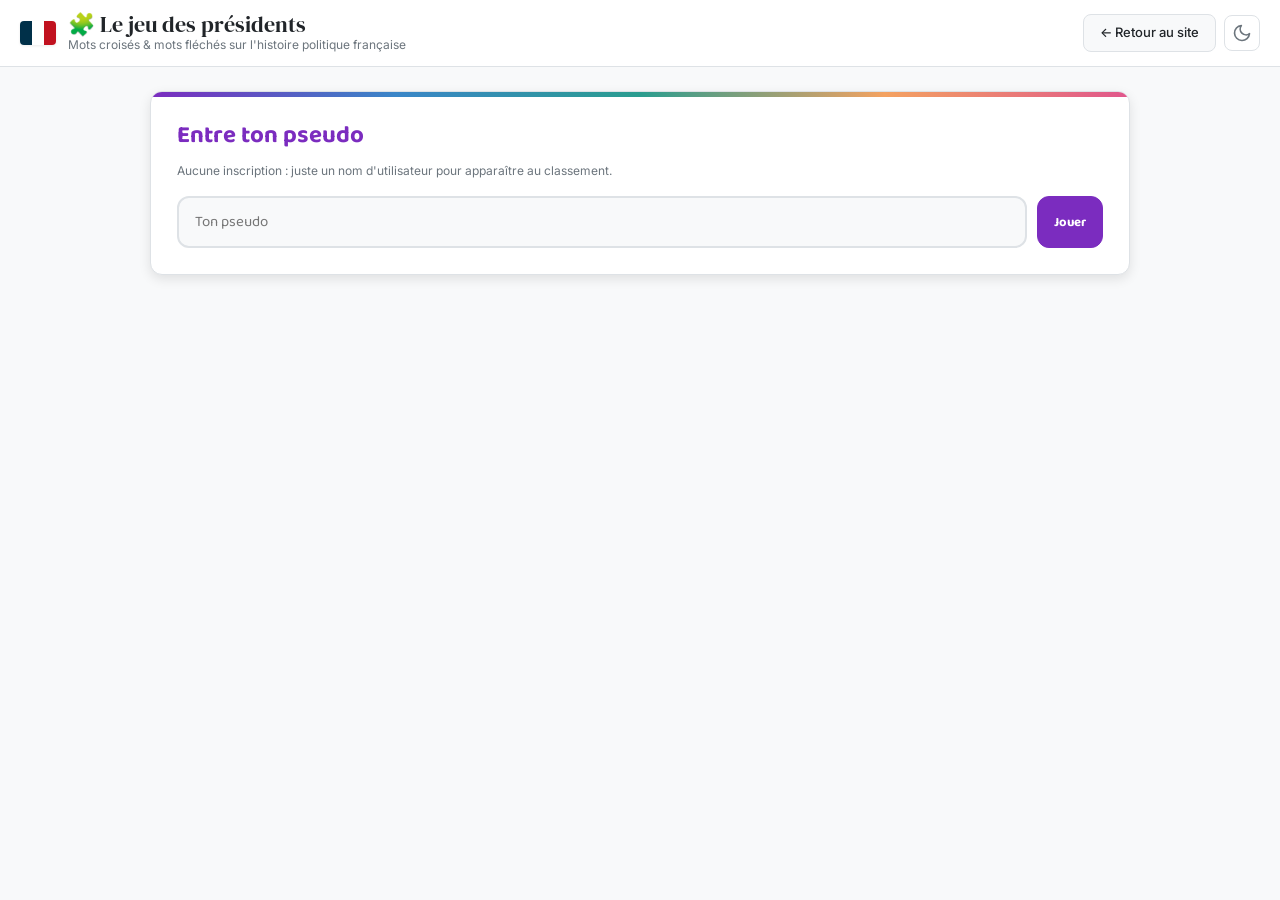
==== jeu.html @ 6ddbf46e "Ajoute la rubrique Personnage Mystere (devinette + pieces de puzzle) Un nouvel ecran accessible depu" ====
<!DOCTYPE html>
<html lang="fr" data-theme="light">
<head>
  <script>
    // Meme theme que le site principal (cle localStorage partagee).
    (function () {
      var saved = localStorage.getItem('siteTheme');
      if (saved === 'dark' || saved === 'light') document.documentElement.setAttribute('data-theme', saved);
    })();
  </script>
  <meta charset="UTF-8">
  <meta name="viewport" content="width=device-width, initial-scale=1.0">
  <title>Jeu — Mots croisés/fléchés des présidents | Présidentielle 2027</title>
  <meta name="description" content="Petit jeu de mots croisés et mots fléchés sur l'histoire politique française : présidents, épouses, événements marquants. Sans inscription, juste un pseudo.">
  <link rel="preconnect" href="https://fonts.googleapis.com">
  <link rel="preconnect" href="https://fonts.gstatic.com" crossorigin>
  <link href="https://fonts.googleapis.com/css2?family=DM+Serif+Display:ital@0;1&family=Inter:wght@400;500;600;700;800;900&family=Baloo+2:wght@500;600;700;800&display=swap" rel="stylesheet">
  <link rel="stylesheet" href="style.css">
  <link rel="stylesheet" href="game.css">
  <link rel="icon" href="data:image/svg+xml,%3Csvg xmlns='http://www.w3.org/2000/svg' viewBox='0 0 24 16'%3E%3Crect width='8' height='16' fill='%23002060'/%3E%3Crect x='8' width='8' height='16' fill='white'/%3E%3Crect x='16' width='8' height='16' fill='%23ED2939'/%3E%3C/svg%3E">
</head>
<body>
  <div id="jsErrorBanner" style="display:none;background:#e63946;color:#fff;padding:12px 16px;font-family:monospace;font-size:12px;white-space:pre-wrap;word-break:break-word"></div>
  <script>
    window.addEventListener('error', function (e) {
      var el = document.getElementById('jsErrorBanner');
      if (el) { el.style.display = 'block'; el.textContent = 'Erreur JavaScript : ' + e.message + ' (' + (e.filename || '?') + ':' + (e.lineno || '?') + ')'; }
    });
  </script>
  <header class="site-header">
    <div class="header-inner">
      <div class="logo-group">
        <a href="index.html" class="flag-logo" style="text-decoration:none;display:flex">
          <div class="flag-blue"></div><div class="flag-white"></div><div class="flag-red"></div>
        </a>
        <div>
          <h1 class="site-title">🧩 Le jeu des présidents</h1>
          <p class="site-subtitle">Mots croisés & mots fléchés sur l'histoire politique française</p>
        </div>
      </div>
      <div class="header-actions">
        <a href="index.html" class="btn-secondary" style="text-decoration:none">← Retour au site</a>
        <button class="icon-btn" id="themeToggle" title="Changer de thème" aria-label="Basculer le thème">
          <svg width="20" height="20" viewBox="0 0 24 24" fill="none" stroke="currentColor" stroke-width="2" stroke-linecap="round" stroke-linejoin="round" id="themeIcon"><path d="M21 12.79A9 9 0 1 1 11.21 3 7 7 0 0 0 21 12.79z"/></svg>
        </button>
      </div>
    </div>
  </header>

  <main class="game-wrap">

    <!-- Écran 1 : pseudo -->
    <section class="game-panel" id="screenUsername">
      <h2>Entre ton pseudo</h2>
      <p class="game-hint">Aucune inscription : juste un nom d'utilisateur pour apparaître au classement.</p>
      <form id="usernameForm" class="game-username-form">
        <input type="text" id="usernameInput" placeholder="Ton pseudo" maxlength="20" required autocomplete="off">
        <button type="submit" class="btn-primary">Jouer</button>
      </form>
    </section>

    <!-- Écran 2 : choix mode + niveau -->
    <section class="game-panel" id="screenSetup" hidden>
      <h2>Salut <span id="setupUsername"></span> 👋</h2>
      <div class="game-setup-row">
        <div>
          <p class="game-setup-label">Mode</p>
          <div class="game-choice-group" id="modeChoice">
            <button type="button" class="game-choice active" data-mode="croises">Mots croisés</button>
            <button type="button" class="game-choice" data-mode="fleches">Mots fléchés</button>
          </div>
        </div>
        <div>
          <p class="game-setup-label">Niveau</p>
          <div class="game-choice-group" id="levelChoice">
            <button type="button" class="game-choice active" data-level="facile">Facile</button>
            <button type="button" class="game-choice" data-level="moyen">Moyen</button>
            <button type="button" class="game-choice" data-level="difficile">Difficile</button>
          </div>
        </div>
      </div>
      <p class="game-hint" id="levelInfo"></p>
      <div style="display:flex;gap:10px;flex-wrap:wrap;margin-top:16px">
        <button type="button" class="btn-primary" id="startGameBtn">Commencer la grille</button>
        <button type="button" class="btn-secondary" id="openMysteryBtn">🕵️ Personnage Mystère</button>
      </div>

      <div class="game-leaderboard-preview">
        <h3>Meilleurs scores</h3>
        <div class="game-choice-group" id="leaderboardLevelChoice">
          <button type="button" class="game-choice active" data-level="facile">Facile</button>
          <button type="button" class="game-choice" data-level="moyen">Moyen</button>
          <button type="button" class="game-choice" data-level="difficile">Difficile</button>
        </div>
        <div id="leaderboardPreviewList" class="game-leaderboard-list"></div>
      </div>
    </section>

    <!-- Écran 3 : jeu -->
    <section class="game-panel game-play-panel" id="screenPlay" hidden>
      <div class="game-play-topbar">
        <div class="game-timer">⏱ <span id="gameTimer">00:00</span></div>
        <div class="game-progress"><span id="gameProgress">0</span> / <span id="gameTotalWords"></span> mots</div>
        <div class="game-hint-buttons">
          <button type="button" class="btn-secondary" id="revealLetterBtn">💡 Lettre</button>
          <button type="button" class="btn-secondary" id="revealWordBtn">🔍 Mot</button>
        </div>
      </div>
      <div class="game-active-clue" id="gameActiveClue">Clique sur une case pour commencer.</div>
      <div class="game-play-body">
        <div class="game-grid-scroll">
          <div id="gameGrid" class="game-grid"></div>
        </div>
        <div class="game-clue-list" id="gameClueList"></div>
      </div>
    </section>

    <!-- Écran 4 : résultat -->
    <section class="game-panel" id="screenResult" hidden>
      <h2>🎉 Grille terminée !</h2>
      <div class="game-result-stats">
        <div class="game-result-stat"><span id="resultScore">0</span><label>points</label></div>
        <div class="game-result-stat"><span id="resultTime">0:00</span><label>temps</label></div>
        <div class="game-result-stat"><span id="resultHints">0</span><label>aides utilisées</label></div>
      </div>
      <p class="game-hint" id="resultRank"></p>
      <div id="resultMysteryReward"></div>
      <div class="game-leaderboard-list" id="resultLeaderboard"></div>
      <div style="display:flex;gap:10px;flex-wrap:wrap;margin-top:16px">
        <button type="button" class="btn-primary" id="replayBtn">Rejouer</button>
        <button type="button" class="btn-secondary" id="openMysteryFromResultBtn">🕵️ Personnage Mystère</button>
      </div>
    </section>

    <!-- Écran 5 : personnage mystère -->
    <section class="game-panel" id="screenMystery" hidden>
      <h2>🕵️ Personnage Mystère</h2>
      <p class="game-hint">Devine qui se cache derrière la photo — une seule proposition toutes les 24h. Gagne des parties pour obtenir des pièces de puzzle et révéler des morceaux de l'image, pièce par pièce, pour toute la communauté.</p>

      <div id="mysterySolvedBanner"></div>

      <form id="mysteryGuessForm" class="game-username-form" style="margin-top:14px">
        <input type="text" id="mysteryGuessInput" placeholder="Qui est-ce ? (ex : Barack Obama)" maxlength="80" autocomplete="off">
        <button type="submit" class="btn-primary">Proposer</button>
      </form>
      <p class="game-hint" id="mysteryGuessStatus"></p>

      <div class="mystery-board-wrap">
        <p class="game-setup-label">Puzzle collectif — <span id="mysteryProgressText">0 / 100</span> pièces placées</p>
        <div id="mysteryBoard" class="mystery-board"></div>
      </div>

      <div class="mystery-inventory-wrap">
        <p class="game-setup-label">Mes pièces</p>
        <div id="mysteryInventory" class="mystery-inventory"></div>
      </div>

      <button type="button" class="btn-secondary" id="closeMysteryBtn" style="margin-top:18px">← Retour</button>
    </section>

  </main>

  <script src="config.js"></script>
  <script src="game-data.js"></script>
  <script src="game.js"></script>
</body>
</html>
---- style.css ----
/* ============================================================
   Présidentielle 2027 — Carte interactive
   Design: République française (rouge/bleu), DM Serif + Inter
   ============================================================ */

/* --- Reset & tokens --- */
*, *::before, *::after { box-sizing: border-box; margin: 0; padding: 0; }

:root {
  --font-display: 'DM Serif Display', Georgia, serif;
  --font-body: 'Inter', -apple-system, BlinkMacSystemFont, sans-serif;
  --color-primary: #c1121f;
  --color-primary-dark: #8d0801;
  --color-secondary: #003049;
  --color-blue: #003049;
  --color-blue-light: #669bbc;
  --color-white: #fdf0d5;
  --color-success: #2a9d8f;
  --color-warning: #f4a261;
  --color-danger: #e63946;
  --radius: 8px;
  --radius-sm: 4px;
  --radius-lg: 12px;
  --shadow-sm: 0 1px 3px rgba(0,0,0,0.08);
  --shadow-md: 0 4px 12px rgba(0,0,0,0.1);
  --shadow-lg: 0 8px 24px rgba(0,0,0,0.15);
  --transition: 180ms cubic-bezier(0.16,1,0.3,1);
}

/* Light mode */
[data-theme="light"] {
  --bg: #f8f9fa;
  --bg-elevated: #ffffff;
  --bg-subtle: #f1f3f5;
  --border: #dee2e6;
  --border-light: #e9ecef;
  --text: #212529;
  --text-muted: #6c757d;
  --text-faint: #adb5bd;
  --map-bg: #eef2f6;
  --map-fill: #e9ecef;
  --map-stroke: #8b9aa8;
  --map-empty: #ccd6df;
  --header-bg: #ffffff;
  --card-bg: #ffffff;
  --hover-bg: #f1f3f5;
}

/* Dark mode */
[data-theme="dark"] {
  --bg: #0f1117;
  --bg-elevated: #1a1d29;
  --bg-subtle: #161821;
  --border: #2a2e3a;
  --border-light: #222633;
  --text: #e4e6eb;
  --text-muted: #9ca3af;
  --text-faint: #6b7280;
  --map-bg: #11141d;
  --map-fill: #2a2e3a;
  --map-stroke: #5b6577;
  --map-empty: #383f4f;
  --header-bg: #1a1d29;
  --card-bg: #1a1d29;
  --hover-bg: #222633;
  --shadow-sm: 0 1px 3px rgba(0,0,0,0.3);
  --shadow-md: 0 4px 12px rgba(0,0,0,0.4);
  --shadow-lg: 0 8px 24px rgba(0,0,0,0.5);
}

/* --- Base --- */
html { scroll-behavior: smooth; }
body {
  font-family: var(--font-body);
  background: var(--bg);
  color: var(--text);
  line-height: 1.5;
  font-size: 14px;
  transition: background var(--transition), color var(--transition);
}
a { color: var(--color-blue); text-decoration: none; }
a:hover { text-decoration: underline; }

/* --- Header --- */
.site-header {
  background: var(--header-bg);
  border-bottom: 1px solid var(--border);
  position: sticky;
  top: 0;
  z-index: 100;
  backdrop-filter: blur(12px);
}
.header-inner {
  max-width: 1400px;
  margin: 0 auto;
  padding: 12px 20px;
  display: flex;
  align-items: center;
  justify-content: space-between;
  gap: 16px;
}
.logo-group { display: flex; align-items: center; gap: 12px; }
.flag-logo { display: flex; width: 36px; height: 24px; border-radius: var(--radius-sm); overflow: hidden; box-shadow: var(--shadow-sm); }
.flag-blue { background: #003049; width: 33.33%; }
.flag-white { background: #fff; width: 33.33%; }
.flag-red { background: #c1121f; width: 33.33%; }
.site-title {
  font-family: var(--font-display);
  font-size: 22px;
  font-weight: 400;
  line-height: 1.1;
  color: var(--text);
}
.site-subtitle { font-size: 12px; color: var(--text-muted); }
.header-actions { display: flex; align-items: center; gap: 8px; }
.icon-btn {
  display: flex;
  align-items: center;
  justify-content: center;
  width: 36px;
  height: 36px;
  border-radius: var(--radius);
  border: 1px solid var(--border);
  background: var(--bg-elevated);
  color: var(--text-muted);
  cursor: pointer;
  transition: all var(--transition);
}
.icon-btn:hover { color: var(--text); border-color: var(--text-muted); background: var(--hover-bg); }

/* --- Rules bar --- */
.rules-bar {
  background: var(--color-blue);
  display: flex;
  align-items: center;
  justify-content: center;
  gap: 0;
  padding: 10px 20px;
  flex-wrap: wrap;
}
.rule-item { display: flex; align-items: baseline; gap: 6px; padding: 0 16px; }
.rule-num { font-size: 20px; font-weight: 800; color: #fff; font-family: var(--font-display); }
.rule-label { font-size: 12px; color: rgba(255,255,255,0.8); text-transform: uppercase; letter-spacing: 0.5px; }
.rule-divider { width: 1px; height: 24px; background: rgba(255,255,255,0.2); }

/* --- Compte à rebours --- */
.countdown-section {
  background: linear-gradient(135deg, var(--color-blue) 0%, var(--color-primary-dark) 100%);
  text-align: center;
  padding: 20px 20px 24px;
}
.countdown-label {
  font-size: 13px;
  font-weight: 700;
  color: rgba(255,255,255,0.85);
  text-transform: uppercase;
  letter-spacing: 1px;
  margin-bottom: 10px;
}
.countdown-grid {
  display: flex;
  align-items: baseline;
  justify-content: center;
  gap: 12px;
  flex-wrap: wrap;
}
.countdown-unit { display: flex; flex-direction: column; align-items: center; min-width: 72px; }
.countdown-value {
  font-family: var(--font-display);
  font-size: 48px;
  font-weight: 400;
  color: #fff;
  line-height: 1;
  font-variant-numeric: tabular-nums;
}
.countdown-unit-label {
  font-size: 11px;
  font-weight: 600;
  color: rgba(255,255,255,0.92);
  text-transform: uppercase;
  letter-spacing: 0.5px;
  margin-top: 4px;
}
.countdown-sep { font-family: var(--font-display); font-size: 40px; color: rgba(255,255,255,0.5); align-self: flex-start; margin-top: 2px; }
.countdown-target { font-size: 12px; color: rgba(255,255,255,0.85); margin-top: 12px; }
.countdown-total-minutes { font-size: 13px; font-weight: 600; color: rgba(255,255,255,0.92); margin-top: 4px; }
.countdown-total-minutes span { font-weight: 800; font-variant-numeric: tabular-nums; color: #fff; }

/* --- Filter bar --- */
.filter-bar {
  max-width: 1400px;
  margin: 0 auto;
  padding: 12px 20px;
  display: flex;
  gap: 8px;
  flex-wrap: wrap;
}
.filter-btn {
  padding: 6px 14px;
  border-radius: 20px;
  border: 1px solid var(--border);
  background: var(--bg-elevated);
  color: var(--text-muted);
  font-size: 13px;
  font-weight: 500;
  cursor: pointer;
  transition: all var(--transition);
}
.filter-btn:hover { border-color: var(--color-primary); color: var(--color-primary); }
.filter-btn.active { background: var(--color-primary); border-color: var(--color-primary); color: #fff; }

/* --- Dashboard grid --- */
.dashboard {
  max-width: 1400px;
  margin: 0 auto;
  padding: 0 20px;
  display: grid;
  grid-template-columns: minmax(240px,320px) 1fr minmax(260px,340px);
  grid-template-areas: "cands map stats";
  gap: 16px;
  align-items: start;
}
.candidates-panel { grid-area: cands; }
.map-section { grid-area: map; min-width: 0; }
.stats-panel { grid-area: stats; }

/* --- Candidates panel --- */
.candidates-panel {
  background: var(--bg-elevated);
  border: 1px solid var(--border);
  border-radius: var(--radius-lg);
  overflow: hidden;
  max-height: calc(100vh - 280px);
  overflow-y: auto;
  position: sticky;
  top: 130px;
}
.candidate-card {
  display: flex;
  align-items: center;
  gap: 10px;
  padding: 10px 14px;
  cursor: pointer;
  border-bottom: 1px solid var(--border-light);
  transition: background var(--transition);
}
.candidate-card:hover { background: var(--hover-bg); }
.candidate-card.active { background: var(--color-primary); }
.candidate-card.active .cand-name,
.candidate-card.active .cand-party,
.candidate-card.active .cand-count { color: #fff; }
.candidate-card.active .status-badge { background: rgba(255,255,255,0.2); color: #fff; }
.cand-avatar {
  width: 36px;
  height: 36px;
  border-radius: 50%;
  display: flex;
  align-items: center;
  justify-content: center;
  font-weight: 700;
  font-size: 14px;
  color: #fff;
  flex-shrink: 0;
  object-fit: cover;
}
.cand-info { flex: 1; min-width: 0; }
.cand-name { font-weight: 600; font-size: 13px; white-space: nowrap; overflow: hidden; text-overflow: ellipsis; display: flex; align-items: center; gap: 5px; }
.status-dot-small { width: 6px; height: 6px; border-radius: 50%; flex-shrink: 0; }
.status-dot-small.déclarée { background: #2a9d8f; }
.status-dot-small.pressentie { background: #f4a261; }
.status-dot-small.retirée { background: #6c757d; }
.status-dot-small.hors_course { background: #e63946; }
.cand-party { font-size: 10px; color: var(--text-muted); white-space: nowrap; overflow: hidden; text-overflow: ellipsis; }
.cand-count {
  font-size: 12px;
  font-weight: 700;
  color: var(--text-muted);
  flex-shrink: 0;
}
.status-badge {
  font-size: 10px;
  font-weight: 600;
  padding: 2px 6px;
  border-radius: 4px;
  background: var(--bg-subtle);
  color: var(--text-muted);
  flex-shrink: 0;
  text-transform: uppercase;
  letter-spacing: 0.3px;
}
.status-badge.déclarée { background: rgba(42,157,143,0.15); color: #2a9d8f; }
.status-badge.pressentie { background: rgba(244,162,97,0.15); color: #f4a261; }
.status-badge.retirée { background: rgba(173,181,189,0.2); color: #6c757d; }
.status-badge.hors_course { background: rgba(230,57,70,0.1); color: #e63946; }

/* --- Map section --- */
.map-section {
  background: var(--bg-elevated);
  border: 1px solid var(--border);
  border-radius: var(--radius-lg);
  overflow: hidden;
}
.map-header {
  padding: 16px 20px;
  border-bottom: 1px solid var(--border);
  display: flex;
  justify-content: space-between;
  align-items: flex-start;
  gap: 12px;
}
.map-title { font-family: var(--font-display); font-size: 18px; font-weight: 400; }
.map-subtitle { font-size: 12px; color: var(--text-muted); margin-top: 2px; }
.legend { display: flex; flex-direction: column; gap: 4px; }
.legend-item { display: flex; align-items: center; gap: 6px; font-size: 11px; color: var(--text-muted); }
.legend-swatch { width: 16px; height: 12px; border-radius: 2px; border: 1px solid var(--border); }
.map-container {
  position: relative;
  width: 100%;
  background: var(--map-bg);
  min-height: 500px;
}
#mapSvg { width: 100%; height: auto; display: block; }
.map-container svg path { transition: opacity 150ms; }
.map-container svg path:hover { stroke: #333; stroke-width: 1.5; }

/* --- Outre-mer (pas de forme geo, tableau dedie) --- */
.outremer-section { padding: 14px 20px 18px; border-top: 1px solid var(--border); }
.outremer-title { font-family: var(--font-display); font-size: 14px; font-weight: 400; margin-bottom: 10px; color: var(--text-muted); }
.outremer-grid { display: grid; grid-template-columns: repeat(auto-fill, minmax(130px, 1fr)); gap: 8px; }
.outremer-item { display: flex; align-items: center; gap: 8px; padding: 6px 10px; border: 1px solid var(--border); border-radius: var(--radius-sm); background: var(--bg); }
.outremer-swatch { width: 12px; height: 12px; border-radius: 3px; flex-shrink: 0; }
.outremer-name { flex: 1; font-size: 11px; white-space: nowrap; overflow: hidden; text-overflow: ellipsis; }
.outremer-val { font-size: 12px; font-weight: 700; color: var(--text-muted); }
.tooltip {
  position: absolute;
  pointer-events: none;
  background: var(--bg-elevated);
  border: 1px solid var(--border);
  border-radius: var(--radius);
  padding: 8px 12px;
  box-shadow: var(--shadow-md);
  font-size: 12px;
  z-index: 50;
  display: none;
  max-width: 240px;
}
.tooltip strong { display: block; margin-bottom: 4px; }
.tooltip .tt-row { display: flex; justify-content: space-between; gap: 12px; }

/* --- Stats panel --- */
.stats-panel {
  background: var(--bg-elevated);
  border: 1px solid var(--border);
  border-radius: var(--radius-lg);
  padding: 20px;
  position: sticky;
  top: 130px;
  max-height: calc(100vh - 280px);
  overflow-y: auto;
}
.stats-empty { color: var(--text-muted); text-align: center; padding: 40px 0; font-size: 13px; }
.stats-candidate-name { font-family: var(--font-display); font-size: 18px; margin-bottom: 4px; }
.stats-candidate-party { font-size: 12px; color: var(--text-muted); margin-bottom: 16px; }
.stat-block { margin-bottom: 16px; }
.stat-label { font-size: 11px; color: var(--text-muted); text-transform: uppercase; letter-spacing: 0.5px; margin-bottom: 4px; }
.stat-value { font-size: 24px; font-weight: 800; font-family: var(--font-display); }
.stat-value .unit { font-size: 14px; color: var(--text-muted); font-weight: 400; }
.progress-bar {
  height: 8px;
  background: var(--bg-subtle);
  border-radius: 4px;
  overflow: hidden;
  margin-top: 6px;
}
.progress-fill {
  height: 100%;
  border-radius: 4px;
  transition: width 400ms cubic-bezier(0.16,1,0.3,1);
}
.status-indicator {
  display: inline-flex;
  align-items: center;
  gap: 6px;
  padding: 4px 10px;
  border-radius: 20px;
  font-size: 12px;
  font-weight: 600;
}
.status-indicator.sécurisé { background: rgba(42,157,143,0.15); color: #2a9d8f; }
.status-indicator.quasi_sécurisé { background: rgba(94,174,199,0.2); color: #5eaec7; }
.status-indicator.en_progression { background: rgba(244,162,97,0.15); color: #f4a261; }
.status-indicator.en_collecte { background: rgba(230,57,70,0.1); color: #e63946; }
.status-indicator.en_difficulté { background: rgba(193,18,31,0.1); color: #c1121f; }
.status-indicator.très_en_retard { background: rgba(173,181,189,0.2); color: #6c757d; }
.status-dot { width: 8px; height: 8px; border-radius: 50%; }
.status-dot.sécurisé { background: #2a9d8f; }
.status-dot.quasi_sécurisé { background: #5eaec7; }
.status-dot.en_progression { background: #f4a261; }
.status-dot.en_collecte { background: #e63946; }
.status-dot.en_difficulté { background: #c1121f; }
.status-dot.très_en_retard { background: #6c757d; }

.stats-dept-grid {
  display: grid;
  grid-template-columns: 1fr 1fr;
  gap: 4px;
  margin-top: 8px;
  max-height: 200px;
  overflow-y: auto;
}
.dept-chip {
  display: flex;
  justify-content: space-between;
  padding: 3px 8px;
  border-radius: var(--radius-sm);
  background: var(--bg-subtle);
  font-size: 11px;
}
.dept-chip .dept-code { color: var(--text-muted); }
.dept-chip .dept-val { font-weight: 600; }
.dept-chip.max { background: rgba(193,18,31,0.1); }
.dept-chip.max .dept-val { color: var(--color-primary); }

/* --- Comparison section --- */
.comparison-section {
  max-width: 1400px;
  margin: 24px auto 0;
  padding: 0 20px;
}
.section-title {
  font-family: var(--font-display);
  font-size: 22px;
  font-weight: 400;
  margin-bottom: 16px;
}
.comparison-table-wrap {
  background: var(--bg-elevated);
  border: 1px solid var(--border);
  border-radius: var(--radius-lg);
  overflow: auto;
}
.comparison-table {
  width: 100%;
  border-collapse: collapse;
  font-size: 13px;
}
.comparison-table th {
  text-align: left;
  padding: 12px 14px;
  background: var(--bg-subtle);
  font-weight: 600;
  font-size: 12px;
  color: var(--text-muted);
  text-transform: uppercase;
  letter-spacing: 0.5px;
  border-bottom: 1px solid var(--border);
  white-space: nowrap;
}
.comparison-table td {
  padding: 10px 14px;
  border-bottom: 1px solid var(--border-light);
}
.comparison-table tr:hover td { background: var(--hover-bg); }
.comparison-table tr:last-child td { border-bottom: none; }
.cand-color-dot {
  display: inline-block;
  width: 10px;
  height: 10px;
  border-radius: 50%;
  margin-right: 8px;
  vertical-align: middle;
}
.mini-progress {
  width: 80px;
  height: 6px;
  background: var(--bg-subtle);
  border-radius: 3px;
  overflow: hidden;
  display: inline-block;
  vertical-align: middle;
  margin-right: 8px;
}
.mini-progress-fill { height: 100%; border-radius: 3px; }

/* --- Graphique de progression (objectif 500 signatures) --- */
.progress-chart-legend { display: flex; flex-wrap: wrap; gap: 12px; margin-bottom: 16px; }
.progress-chart-wrap {
  background: var(--bg-elevated);
  border: 1px solid var(--border);
  border-radius: var(--radius-lg);
  padding: 16px 20px 16px 8px;
  max-height: 640px;
  overflow-y: auto;
}
.progress-chart { position: relative; }
.progress-chart-threshold {
  position: absolute;
  top: 0;
  bottom: 0;
  border-left: 2px dashed var(--color-primary);
  z-index: 1;
  pointer-events: none;
}
.progress-chart-threshold span {
  position: absolute;
  top: -18px;
  left: 4px;
  font-size: 10px;
  font-weight: 700;
  color: var(--color-primary);
  white-space: nowrap;
}
.progress-chart-row {
  display: flex;
  align-items: center;
  gap: 10px;
  padding: 3px 12px 3px 0;
  cursor: pointer;
  border-radius: var(--radius-sm);
  transition: background var(--transition);
}
.progress-chart-row:hover, .progress-chart-row:focus-visible { background: var(--hover-bg); outline: none; }
.progress-chart-label {
  width: 160px;
  flex-shrink: 0;
  font-size: 12px;
  white-space: nowrap;
  overflow: hidden;
  text-overflow: ellipsis;
  padding-left: 12px;
}
.progress-chart-track {
  flex: 1;
  height: 14px;
  background: var(--bg-subtle);
  border-radius: 4px;
  overflow: hidden;
  position: relative;
}
.progress-chart-bar {
  height: 100%;
  border-radius: 4px;
  transition: width 400ms cubic-bezier(0.16,1,0.3,1);
}
.progress-chart-value {
  width: 44px;
  flex-shrink: 0;
  text-align: right;
  font-size: 12px;
  font-weight: 700;
  color: var(--text-muted);
}

/* --- Footer --- */
.site-footer {
  margin-top: 40px;
  padding: 24px 20px;
  border-top: 1px solid var(--border);
  background: var(--bg-elevated);
}
.footer-inner { max-width: 1400px; margin: 0 auto; text-align: center; }
.footer-inner p { font-size: 12px; color: var(--text-muted); margin-bottom: 6px; }
.footer-sources a { margin: 0 2px; }
.footer-note { font-size: 11px; color: var(--text-faint); }

/* --- Admin modal --- */
.admin-overlay {
  position: fixed;
  inset: 0;
  background: rgba(0,0,0,0.5);
  backdrop-filter: blur(4px);
  display: none;
  align-items: center;
  justify-content: center;
  z-index: 1000;
  padding: 20px;
}
.admin-overlay.active { display: flex; }
.admin-modal {
  background: var(--bg-elevated);
  border: 1px solid var(--border);
  border-radius: var(--radius-lg);
  width: 100%;
  max-width: 800px;
  max-height: 85vh;
  display: flex;
  flex-direction: column;
  box-shadow: var(--shadow-lg);
}
.admin-header {
  display: flex;
  justify-content: space-between;
  align-items: center;
  padding: 16px 20px;
  border-bottom: 1px solid var(--border);
}
.admin-header h2 { font-family: var(--font-display); font-size: 18px; font-weight: 400; }
.admin-tabs {
  display: flex;
  gap: 0;
  border-bottom: 1px solid var(--border);
  padding: 0 20px;
}
.admin-tab {
  padding: 10px 16px;
  background: none;
  border: none;
  border-bottom: 2px solid transparent;
  font-size: 13px;
  font-weight: 500;
  color: var(--text-muted);
  cursor: pointer;
  transition: all var(--transition);
}
.admin-tab:hover { color: var(--text); }
.admin-tab.active { color: var(--color-primary); border-bottom-color: var(--color-primary); }
.admin-content { padding: 20px; overflow-y: auto; flex: 1; }
.admin-pane { display: none; }
.admin-pane.active { display: block; }
.admin-row { display: flex; align-items: center; gap: 12px; margin-bottom: 16px; }
.admin-row label { font-size: 13px; font-weight: 600; }
.admin-row select {
  flex: 1;
  padding: 8px 12px;
  border: 1px solid var(--border);
  border-radius: var(--radius);
  background: var(--bg);
  color: var(--text);
  font-size: 13px;
}
.admin-dept-list {
  display: grid;
  grid-template-columns: 1fr 1fr;
  gap: 6px;
  max-height: 400px;
  overflow-y: auto;
  margin-bottom: 16px;
}
.admin-dept-row {
  display: flex;
  align-items: center;
  gap: 8px;
  padding: 6px 10px;
  border: 1px solid var(--border);
  border-radius: var(--radius-sm);
  background: var(--bg);
}
.admin-dept-row label { font-size: 12px; flex: 1; }
.admin-dept-row input {
  width: 60px;
  padding: 4px 8px;
  border: 1px solid var(--border);
  border-radius: var(--radius-sm);
  background: var(--bg-elevated);
  color: var(--text);
  font-size: 12px;
  text-align: center;
}
.admin-actions { display: flex; gap: 8px; }
.btn-primary {
  padding: 8px 16px;
  border: 1px solid var(--color-primary);
  border-radius: var(--radius);
  background: var(--color-primary);
  color: #fff;
  font-size: 13px;
  font-weight: 600;
  cursor: pointer;
  transition: all var(--transition);
}
.btn-primary:hover { background: var(--color-primary-dark); }
.btn-secondary {
  padding: 8px 16px;
  border: 1px solid var(--border);
  border-radius: var(--radius);
  background: var(--bg);
  color: var(--text);
  font-size: 13px;
  font-weight: 500;
  cursor: pointer;
  transition: all var(--transition);
}
.btn-secondary:hover { border-color: var(--text-muted); }
.admin-candidate-list {
  margin-bottom: 20px;
  max-height: 300px;
  overflow-y: auto;
}
.admin-cand-row {
  display: flex;
  align-items: center;
  gap: 8px;
  padding: 8px 12px;
  border: 1px solid var(--border);
  border-radius: var(--radius-sm);
  margin-bottom: 4px;
}
.admin-cand-row .cand-color-dot { margin-right: 0; }
.admin-cand-row .ac-name { flex: 1; font-weight: 600; font-size: 13px; }
.admin-cand-row .ac-party { font-size: 11px; color: var(--text-muted); }
.admin-cand-row .ac-del {
  padding: 4px 8px;
  font-size: 11px;
  border-radius: var(--radius-sm);
  background: rgba(230,57,70,0.1);
  color: #e63946;
  border: 1px solid rgba(230,57,70,0.2);
  cursor: pointer;
}
.admin-cand-row .ac-del:hover { background: rgba(230,57,70,0.2); }
.admin-add-form {
  border-top: 1px solid var(--border);
  padding-top: 16px;
}
.admin-add-form h3 { font-size: 14px; margin-bottom: 8px; }
.form-row {
  display: flex;
  gap: 8px;
  flex-wrap: wrap;
  align-items: center;
}
.form-row input, .form-row select {
  padding: 6px 10px;
  border: 1px solid var(--border);
  border-radius: var(--radius-sm);
  background: var(--bg);
  color: var(--text);
  font-size: 13px;
}
.form-row input[type="color"] { width: 40px; height: 32px; padding: 2px; }
.io-section {
  margin-bottom: 20px;
  padding: 16px;
  border: 1px solid var(--border);
  border-radius: var(--radius);
}
.io-section h3 { font-size: 14px; margin-bottom: 4px; }
.io-section p { font-size: 12px; color: var(--text-muted); margin-bottom: 8px; }
.io-section input[type="file"] { margin-right: 8px; font-size: 12px; }

/* --- Admin: fiche editor --- */
.fiche-editor { display: flex; flex-direction: column; gap: 12px; margin-bottom: 16px; }
.fiche-field { display: flex; flex-direction: column; gap: 4px; }
.fiche-field label { font-size: 12px; font-weight: 600; color: var(--text-muted); text-transform: uppercase; letter-spacing: 0.3px; }
.fiche-field input, .fiche-field textarea {
  padding: 8px 10px;
  border: 1px solid var(--border);
  border-radius: var(--radius);
  background: var(--bg);
  color: var(--text);
  font-size: 13px;
  font-family: var(--font-body);
}
.fiche-field input:focus, .fiche-field textarea:focus { outline: none; border-color: var(--color-primary); }
.fiche-field textarea { resize: vertical; min-height: 60px; }

/* --- Admin: links section --- */
.links-section {
  margin-bottom: 20px;
  padding: 16px;
  border: 1px solid var(--border);
  border-radius: var(--radius);
}
.links-section h3 { font-size: 14px; margin-bottom: 8px; }
.link-row {
  display: flex;
  gap: 8px;
  margin-bottom: 6px;
  align-items: center;
}
.link-row input {
  padding: 6px 10px;
  border: 1px solid var(--border);
  border-radius: var(--radius-sm);
  background: var(--bg);
  color: var(--text);
  font-size: 12px;
}
.link-row input[type="text"]:first-child { width: 120px; }
.link-row input[type="text"]:last-child, .link-row input[type="url"] { flex: 1; }
.link-row .link-del {
  padding: 4px 8px;
  font-size: 11px;
  border-radius: var(--radius-sm);
  background: rgba(230,57,70,0.1);
  color: #e63946;
  border: 1px solid rgba(230,57,70,0.2);
  cursor: pointer;
}
.content-field { display: flex; flex-direction: column; gap: 4px; margin-bottom: 10px; }
.content-field label { font-size: 12px; font-weight: 600; color: var(--text-muted); }
.content-field textarea {
  padding: 8px 10px;
  border: 1px solid var(--border);
  border-radius: var(--radius);
  background: var(--bg);
  color: var(--text);
  font-size: 13px;
  font-family: var(--font-body);
  resize: vertical;
  min-height: 50px;
}

/* --- Quiz "Pour qui voter ?" --- */
.quiz-cta-btn {
  padding: 6px 14px;
  border: 1px solid var(--color-primary);
  border-radius: 20px;
  background: rgba(193,18,31,0.08);
  color: var(--color-primary);
  font-size: 12px;
  font-weight: 700;
  cursor: pointer;
  white-space: nowrap;
  transition: all var(--transition);
}
.quiz-cta-btn:hover { background: var(--color-primary); color: #fff; }

.quiz-overlay {
  position: fixed;
  inset: 0;
  background: rgba(0,0,0,0.5);
  backdrop-filter: blur(4px);
  display: none;
  align-items: center;
  justify-content: center;
  z-index: 1000;
  padding: 20px;
}
.quiz-overlay.active { display: flex; }
.quiz-modal {
  background: var(--bg-elevated);
  border: 1px solid var(--border);
  border-radius: var(--radius-lg);
  width: 100%;
  max-width: 720px;
  max-height: 88vh;
  display: flex;
  flex-direction: column;
  box-shadow: var(--shadow-lg);
}
.quiz-header {
  display: flex;
  justify-content: space-between;
  align-items: center;
  padding: 16px 20px;
  border-bottom: 1px solid var(--border);
}
.quiz-header h2 { font-family: var(--font-display); font-size: 18px; font-weight: 400; }
.quiz-body { padding: 20px; overflow-y: auto; flex: 1; }
.quiz-section { margin-bottom: 20px; padding-bottom: 20px; border-bottom: 1px solid var(--border-light); }
.quiz-section:last-child { border-bottom: none; }
.quiz-section h3 { font-size: 15px; font-weight: 600; margin-bottom: 10px; }
.quiz-theme-grid { display: grid; grid-template-columns: 1fr 1fr; gap: 6px; }
.quiz-theme-chip {
  display: flex; align-items: center; gap: 8px;
  padding: 8px 10px; border: 1px solid var(--border); border-radius: var(--radius-sm);
  font-size: 13px; cursor: pointer; transition: all var(--transition);
}
.quiz-theme-chip.active { border-color: var(--color-primary); background: rgba(193,18,31,0.08); }
.quiz-hint { font-size: 12px; color: var(--text-muted); margin-top: 8px; }
.quiz-checkbox-row { display: flex; align-items: center; gap: 8px; font-size: 13px; margin-top: 10px; cursor: pointer; }
.quiz-progress-row { display: flex; align-items: center; justify-content: space-between; gap: 10px; margin-bottom: 8px; }
.quiz-progress-label { font-size: 12px; color: var(--text-muted); font-weight: 600; }
.quiz-progress-bar { height: 6px; border-radius: 4px; background: var(--bg-subtle); overflow: hidden; margin-bottom: 16px; }
.quiz-progress-fill { height: 100%; background: var(--color-primary); transition: width 200ms; }
.quiz-question-text { font-size: 15px; font-weight: 600; margin-bottom: 12px; }
.quiz-options { display: flex; flex-direction: column; gap: 6px; margin-bottom: 16px; }
.quiz-option {
  display: flex; align-items: center; gap: 8px;
  padding: 8px 12px; border: 1px solid var(--border); border-radius: var(--radius-sm);
  font-size: 13px; cursor: pointer; transition: all var(--transition);
}
.quiz-option.active { border-color: var(--color-primary); background: rgba(193,18,31,0.08); }
.quiz-nav-row { display: flex; align-items: center; justify-content: space-between; gap: 10px; flex-wrap: wrap; }
.quiz-nav-buttons { display: flex; gap: 8px; }
.quiz-result-cards { display: grid; grid-template-columns: repeat(auto-fit, minmax(140px, 1fr)); gap: 12px; margin-bottom: 12px; }
.quiz-result-card { text-align: center; padding: 14px 10px; border: 1px solid var(--border); border-radius: var(--radius); }
.quiz-result-name { font-weight: 700; font-size: 13px; }
.quiz-result-party { font-size: 11px; color: var(--text-muted); margin-bottom: 6px; }
.quiz-result-pct { font-size: 20px; font-weight: 800; color: var(--color-primary); }
.quiz-result-programme { font-size: 11px; color: var(--text-muted); margin-top: 8px; line-height: 1.4; text-align: left; }
.quiz-explain { margin-top: 14px; font-size: 13px; }
.quiz-explain h4 { font-size: 13px; margin: 10px 0 6px; }
.quiz-explain ul { padding-left: 18px; }
.quiz-explain li { margin-bottom: 4px; }
.quiz-explain-detail { color: var(--text-muted); font-size: 12px; }
.quiz-disclaimer { font-size: 11px; color: var(--text-faint); margin-top: 14px; }

/* --- Frise des presidents de la Ve Republique --- */
.presidents-timeline {
  position: relative;
  max-width: 760px;
  margin: 0 auto;
  padding-left: 28px;
}
.presidents-timeline::before {
  content: '';
  position: absolute;
  left: 9px;
  top: 8px;
  bottom: 8px;
  width: 2px;
  background: var(--border);
}
.president-item {
  position: relative;
  display: flex;
  align-items: flex-start;
  gap: 14px;
  padding-bottom: 24px;
}
.president-item:last-child { padding-bottom: 0; }
.president-dot {
  position: absolute;
  left: -28px;
  top: 6px;
  width: 12px;
  height: 12px;
  border-radius: 50%;
  border: 2px solid var(--bg-elevated);
  box-shadow: 0 0 0 1px var(--border);
}
.president-avatar {
  width: 44px;
  height: 44px;
  border-radius: 50%;
  display: flex;
  align-items: center;
  justify-content: center;
  font-weight: 700;
  font-size: 15px;
  color: #fff;
  flex-shrink: 0;
}
.president-info { flex: 1; min-width: 0; }
.president-name { font-family: var(--font-display); font-size: 16px; }
.president-party { font-size: 12px; color: var(--text-muted); margin-top: 1px; }
.president-date { font-size: 12px; font-weight: 600; color: var(--color-primary); margin-top: 4px; }
.president-note { font-size: 11px; color: var(--text-faint); margin-top: 4px; font-style: italic; }

/* --- Responsive --- */

/* Tablette : deux colonnes (candidats + carte), stats en pleine largeur dessous */
@media (max-width: 1100px) and (min-width: 769px) {
  .dashboard {
    grid-template-columns: 260px 1fr;
    grid-template-areas: "cands map" "stats stats";
  }
  .candidates-panel { max-height: 560px; }
  .stats-panel { position: static; }
}

/* Mobile : tout empilé en une colonne */
@media (max-width: 768px) {
  .dashboard {
    grid-template-columns: 1fr;
    grid-template-areas: "cands" "map" "stats";
    padding: 0 12px;
    gap: 12px;
  }
  .candidates-panel, .stats-panel { position: static; max-height: none; }
  .candidates-panel { max-height: 340px; }
  .header-inner { flex-wrap: wrap; padding: 10px 12px; }
  .header-actions { flex-wrap: wrap; gap: 6px; }
  .rules-bar { padding: 8px 12px; }
  .rule-item { padding: 0 10px; }
  .filter-bar { padding: 10px 12px; }
  .comparison-section { padding: 0 12px; }
  .map-header { flex-direction: column; align-items: flex-start; gap: 10px; }
  .legend { flex-direction: row; flex-wrap: wrap; gap: 8px; }
  .site-footer { padding: 20px 12px; }
  .admin-dept-list { grid-template-columns: 1fr; }
  .quiz-theme-grid { grid-template-columns: 1fr; }
  .quiz-nav-row { flex-direction: column; align-items: stretch; }
  .progress-chart-label { width: 96px; font-size: 11px; }
  .progress-chart-wrap { padding: 12px 12px 12px 4px; max-height: 480px; }
  .quiz-nav-buttons { justify-content: space-between; }
  .quiz-modal, .admin-modal { max-height: 92vh; }
}

/* Petits téléphones : compacter l'en-tête et les puces de règles */
@media (max-width: 480px) {
  .site-title { font-size: 18px; }
  .site-subtitle { display: none; }
  .quiz-cta-btn { padding: 6px 10px; font-size: 11px; }
  .rules-bar { gap: 2px; }
  .rule-item { padding: 0 8px; }
  .rule-num { font-size: 16px; }
  .rule-label { font-size: 9px; }
  .rule-divider { display: none; }
  .countdown-value { font-size: 28px; }
  .countdown-sep { font-size: 22px; }
  .countdown-unit { min-width: 44px; }
  .countdown-grid { gap: 4px; }
  .map-container { min-height: 360px; }
  .quiz-result-cards { grid-template-columns: 1fr 1fr; }
}
---- game.css ----
/* ============================================================
   Le jeu des présidents — mots croisés / mots fléchés
   Palette dédiée, plus vive que le reste du site (civique/sérieux)
   ============================================================ */

:root {
  --game-purple: #7b2cbf;
  --game-teal: #2a9d8f;
  --game-orange: #f4a261;
  --game-pink: #e0568c;
  --game-blue: #3a86c8;
  --game-font: 'Baloo 2', var(--font-body);
}

.game-wrap { max-width: 1020px; margin: 24px auto; padding: 0 20px 60px; }

.game-panel {
  background: var(--bg-elevated);
  border: 1px solid var(--border);
  border-radius: var(--radius-lg);
  padding: 26px;
  box-shadow: var(--shadow-md);
  position: relative;
  overflow: hidden;
}
.game-panel::before {
  content: '';
  position: absolute;
  top: 0; left: 0; right: 0;
  height: 5px;
  background: linear-gradient(90deg, var(--game-purple), var(--game-blue), var(--game-teal), var(--game-orange), var(--game-pink));
}
.game-panel h2 { font-family: var(--game-font); font-weight: 700; font-size: 24px; margin-bottom: 8px; color: var(--game-purple); }
.game-hint { font-size: 12px; color: var(--text-muted); margin: 8px 0; }

.game-username-form { display: flex; gap: 10px; margin-top: 16px; flex-wrap: wrap; }
.game-username-form input {
  flex: 1;
  min-width: 200px;
  padding: 12px 16px;
  border: 2px solid var(--border);
  border-radius: 12px;
  background: var(--bg);
  color: var(--text);
  font-size: 15px;
  font-family: var(--game-font);
  transition: border-color var(--transition);
}
.game-username-form input:focus { outline: none; border-color: var(--game-purple); }
.game-username-form button { font-family: var(--game-font); font-weight: 700; border-radius: 12px; background: var(--game-purple); border-color: var(--game-purple); }
.game-username-form button:hover { background: #611f99; }

.game-setup-row { display: flex; gap: 28px; flex-wrap: wrap; margin-top: 16px; }
.game-setup-label { font-family: var(--game-font); font-size: 13px; font-weight: 700; text-transform: uppercase; letter-spacing: 0.5px; color: var(--text-muted); margin-bottom: 8px; }
.game-choice-group { display: flex; gap: 8px; flex-wrap: wrap; }
.game-choice {
  padding: 10px 16px;
  border: 2px solid var(--border);
  border-radius: 14px;
  background: var(--bg);
  color: var(--text-muted);
  font-family: var(--game-font);
  font-size: 14px;
  font-weight: 700;
  cursor: pointer;
  transition: all var(--transition);
}
.game-choice:hover { border-color: var(--game-purple); color: var(--game-purple); transform: translateY(-1px); }
.game-choice.active { background: var(--game-purple); border-color: var(--game-purple); color: #fff; box-shadow: 0 3px 10px rgba(123,44,191,0.35); }
/* Couleurs par niveau, une fois actif */
.game-choice.active[data-level="facile"] { background: var(--game-teal); border-color: var(--game-teal); box-shadow: 0 3px 10px rgba(42,157,143,0.35); }
.game-choice.active[data-level="moyen"] { background: var(--game-orange); border-color: var(--game-orange); box-shadow: 0 3px 10px rgba(244,162,97,0.35); }
.game-choice.active[data-level="difficile"] { background: var(--game-pink); border-color: var(--game-pink); box-shadow: 0 3px 10px rgba(224,86,140,0.35); }

.game-setup-actions { margin-top: 20px; display: flex; gap: 10px; flex-wrap: wrap; align-items: center; }
#startGameBtn { font-family: var(--game-font); font-weight: 700; font-size: 15px; border-radius: 14px; background: var(--game-purple); border-color: var(--game-purple); padding: 12px 22px; }
#startGameBtn:hover { background: #611f99; }

.game-leaderboard-preview { margin-top: 28px; padding-top: 20px; border-top: 2px dashed var(--border-light); }
.game-leaderboard-preview h3 { font-family: var(--game-font); font-weight: 700; font-size: 17px; margin-bottom: 10px; color: var(--game-blue); }

.game-leaderboard-list { margin-top: 10px; }
.game-leaderboard-ol { list-style: none; }
.game-leaderboard-ol li {
  display: grid;
  grid-template-columns: 28px 1fr auto auto;
  gap: 10px;
  align-items: center;
  padding: 7px 10px;
  border-radius: 10px;
  font-size: 13px;
}
.game-leaderboard-ol li:nth-child(odd) { background: var(--bg-subtle); }
.game-leaderboard-ol li:nth-child(1) .rank { color: #d4af37; font-size: 15px; }
.game-leaderboard-ol li:nth-child(2) .rank { color: #a8a8a8; font-size: 14px; }
.game-leaderboard-ol li:nth-child(3) .rank { color: #b56a37; font-size: 14px; }
.game-leaderboard-ol li.me { outline: 2px solid var(--game-purple); background: rgba(123,44,191,0.08); }
.game-leaderboard-ol .rank { font-weight: 800; color: var(--text-muted); text-align: center; }
.game-leaderboard-ol .name { font-weight: 700; overflow: hidden; text-overflow: ellipsis; white-space: nowrap; }
.game-leaderboard-ol .score { font-weight: 800; color: var(--game-purple); }
.game-leaderboard-ol .time { font-size: 11px; color: var(--text-muted); }

/* --- Écran de jeu --- */
.game-play-panel { padding: 16px; }
.game-play-topbar {
  display: flex;
  align-items: center;
  justify-content: space-between;
  gap: 12px;
  flex-wrap: wrap;
  margin-bottom: 10px;
  padding-bottom: 10px;
  border-bottom: 2px dashed var(--border-light);
}
.game-timer { font-family: var(--game-font); font-size: 22px; font-weight: 700; font-variant-numeric: tabular-nums; color: var(--game-blue); }
.game-progress { font-family: var(--game-font); font-size: 14px; color: var(--game-teal); font-weight: 700; }
.game-hint-buttons { display: flex; gap: 8px; }
.game-hint-buttons button {
  font-family: var(--game-font);
  font-weight: 700;
  border-radius: 12px;
  border-color: var(--game-orange);
  color: var(--game-orange);
}
.game-hint-buttons button:hover:not(:disabled) { background: var(--game-orange); color: #fff; }
.game-hint-buttons button:disabled { opacity: 0.35; cursor: not-allowed; }

.game-active-clue {
  background: linear-gradient(135deg, rgba(123,44,191,0.1), rgba(58,134,200,0.1));
  border: 2px solid var(--game-purple);
  border-radius: 14px;
  padding: 12px 16px;
  font-size: 14px;
  font-weight: 700;
  margin-bottom: 14px;
  min-height: 20px;
  color: var(--text);
}
.game-active-clue.fleches-style { font-size: 16px; padding: 16px 18px; border-width: 2px; }

.game-play-body { display: flex; gap: 20px; align-items: flex-start; flex-wrap: wrap; }
.game-grid-scroll { overflow: auto; max-width: 100%; flex-shrink: 0; }
.game-grid {
  display: grid;
  gap: 2px;
  background: var(--border);
  border: 3px solid var(--game-purple);
  border-radius: 8px;
  overflow: hidden;
  width: max-content;
}
.game-cell {
  position: relative;
  width: 32px;
  height: 32px;
  background: var(--bg-elevated);
}
.game-cell.blocked { background: var(--text); opacity: 0.85; }
.game-cell input {
  width: 100%;
  height: 100%;
  border: none;
  text-align: center;
  font-size: 16px;
  font-weight: 800;
  text-transform: uppercase;
  background: transparent;
  color: var(--text);
  padding: 0;
  font-family: var(--game-font);
}
.game-cell input:focus { outline: 2px solid var(--game-purple); outline-offset: -2px; background: rgba(123,44,191,0.06); }
.game-cell.active-word { background: rgba(58,134,200,0.12); }
.game-cell.active-cell { background: rgba(123,44,191,0.22); }
.game-cell.correct input { color: var(--game-teal); }
.game-cell.incorrect input { color: var(--game-pink); }
.game-cell-number { position: absolute; top: 1px; left: 2px; font-size: 8px; font-weight: 700; color: var(--text-muted); pointer-events: none; }

/* Case de definition dediee (mots fleches) : grisee/coloree, flèche +
   texte, distincte des cases-lettres et des cases noires - conforme aux
   vraies regles (case de def. juste avant le mot, jamais une lettre). */
.game-clue-cell {
  background: linear-gradient(135deg, rgba(244,162,97,0.25), rgba(224,86,140,0.2));
  display: flex;
  flex-direction: column;
  align-items: center;
  justify-content: center;
  cursor: pointer;
  padding: 1px;
  overflow: hidden;
  transition: background var(--transition);
}
.game-clue-cell:hover { background: linear-gradient(135deg, rgba(244,162,97,0.4), rgba(224,86,140,0.35)); }
.game-clue-arrow { font-size: 11px; font-weight: 800; color: var(--game-orange); line-height: 1; }
.game-clue-text {
  font-size: 5.5px;
  line-height: 1.1;
  color: var(--text);
  text-align: center;
  display: -webkit-box;
  -webkit-line-clamp: 3;
  -webkit-box-orient: vertical;
  overflow: hidden;
  word-break: break-word;
  padding: 0 1px;
}

.game-clue-list { flex: 1; min-width: 220px; max-height: 520px; overflow-y: auto; }
.game-clue-group { margin-bottom: 16px; }
.game-clue-group h4 { font-family: var(--game-font); font-size: 13px; text-transform: uppercase; letter-spacing: 0.5px; color: var(--game-blue); margin-bottom: 6px; }
.game-clue-group ul { list-style: none; display: flex; flex-direction: column; gap: 4px; }
.game-clue-group li { font-size: 12px; padding: 6px 9px; border-radius: 8px; cursor: pointer; transition: background var(--transition); }
.game-clue-group li:hover { background: var(--hover-bg); }
.game-clue-group li.done { color: var(--text-faint); text-decoration: line-through; }

/* --- Écran résultat --- */
.game-result-stats { display: flex; gap: 20px; justify-content: center; margin: 20px 0; flex-wrap: wrap; }
.game-result-stat { text-align: center; }
.game-result-stat span { display: block; font-family: var(--game-font); font-size: 34px; font-weight: 800; }
.game-result-stat:nth-child(1) span { color: var(--game-purple); }
.game-result-stat:nth-child(2) span { color: var(--game-blue); }
.game-result-stat:nth-child(3) span { color: var(--game-orange); }
.game-result-stat label { font-size: 11px; color: var(--text-muted); text-transform: uppercase; letter-spacing: 0.5px; }

/* --- Personnage Mystère --- */
.mystery-solved-banner {
  background: linear-gradient(135deg, rgba(244,162,97,0.25), rgba(224,86,140,0.2));
  border: 2px solid var(--game-orange);
  border-radius: 14px;
  padding: 12px 16px;
  font-size: 14px;
  margin: 10px 0;
}
.mystery-reward-toast {
  margin: 14px 0;
  padding: 12px 16px;
  border-radius: 14px;
  font-size: 14px;
  font-weight: 700;
  text-align: center;
  border: 2px solid var(--border);
  background: var(--bg-subtle);
}
.mystery-board-wrap, .mystery-inventory-wrap { margin-top: 22px; }
.mystery-board {
  --mystery-grid: 10;
  display: grid;
  grid-template-columns: repeat(var(--mystery-grid), 1fr);
  gap: 2px;
  max-width: 480px;
  margin-top: 10px;
  border: 3px solid var(--game-purple);
  border-radius: 10px;
  overflow: hidden;
  background: var(--border);
}
.mystery-cell {
  aspect-ratio: 1;
  background-color: var(--bg-subtle);
  background-size: cover;
  background-position: center;
}
.mystery-cell.filled { box-shadow: inset 0 0 0 1px rgba(0,0,0,0.08); }

.mystery-inventory { display: flex; flex-wrap: wrap; gap: 10px; margin-top: 10px; }
.mystery-inv-card {
  display: flex;
  flex-direction: column;
  align-items: center;
  gap: 6px;
  padding: 12px 14px;
  border-radius: 14px;
  border: 2px solid var(--border);
  background: var(--bg-elevated);
  font-family: var(--game-font);
  font-size: 12px;
  min-width: 110px;
}
.mystery-inv-rarity { font-weight: 700; }
.mystery-inv-count { font-size: 11px; color: var(--text-muted); }
.mystery-inv-note { font-size: 11px; color: var(--text-faint); font-style: italic; }
.mystery-place-btn { font-size: 12px; padding: 6px 10px; }

/* Couleurs de rarete, communes au tableau, a l'inventaire et au toast */
.mystery-rarity-commune { border-color: #9aa3af !important; }
.mystery-rarity-rare { border-color: var(--game-blue) !important; box-shadow: 0 0 0 1px rgba(58,134,200,0.3); }
.mystery-rarity-epique { border-color: var(--game-purple) !important; box-shadow: 0 0 8px rgba(123,44,191,0.4); }
.mystery-rarity-legendaire {
  border-color: #e8b400 !important;
  box-shadow: 0 0 12px rgba(232,180,0,0.55);
  background-image: linear-gradient(135deg, rgba(232,180,0,0.12), rgba(244,162,97,0.12));
}

/* --- Responsive : ecran de configuration + jeu --- */
@media (max-width: 700px) {
  .game-wrap { padding: 0 12px 40px; margin: 16px auto; }
  .game-panel { padding: 18px; }
  .game-setup-row { flex-direction: column; gap: 18px; }
  .game-choice-group { width: 100%; }
  .game-choice { flex: 1; text-align: center; min-width: 0; padding: 10px 8px; font-size: 13px; }
  #startGameBtn { width: 100%; }
  .game-play-body { flex-direction: column; }
  .game-play-topbar { justify-content: center; text-align: center; }
  .game-cell { width: 26px; height: 26px; }
  .game-cell input { font-size: 13px; }
  .game-clue-list { max-height: 240px; width: 100%; }
  .game-result-stat span { font-size: 26px; }
  .mystery-board { max-width: 100%; }
}
@media (max-width: 420px) {
  .game-cell { width: 22px; height: 22px; }
  .game-cell input { font-size: 11px; }
  .game-choice { font-size: 12px; padding: 8px 6px; }
}
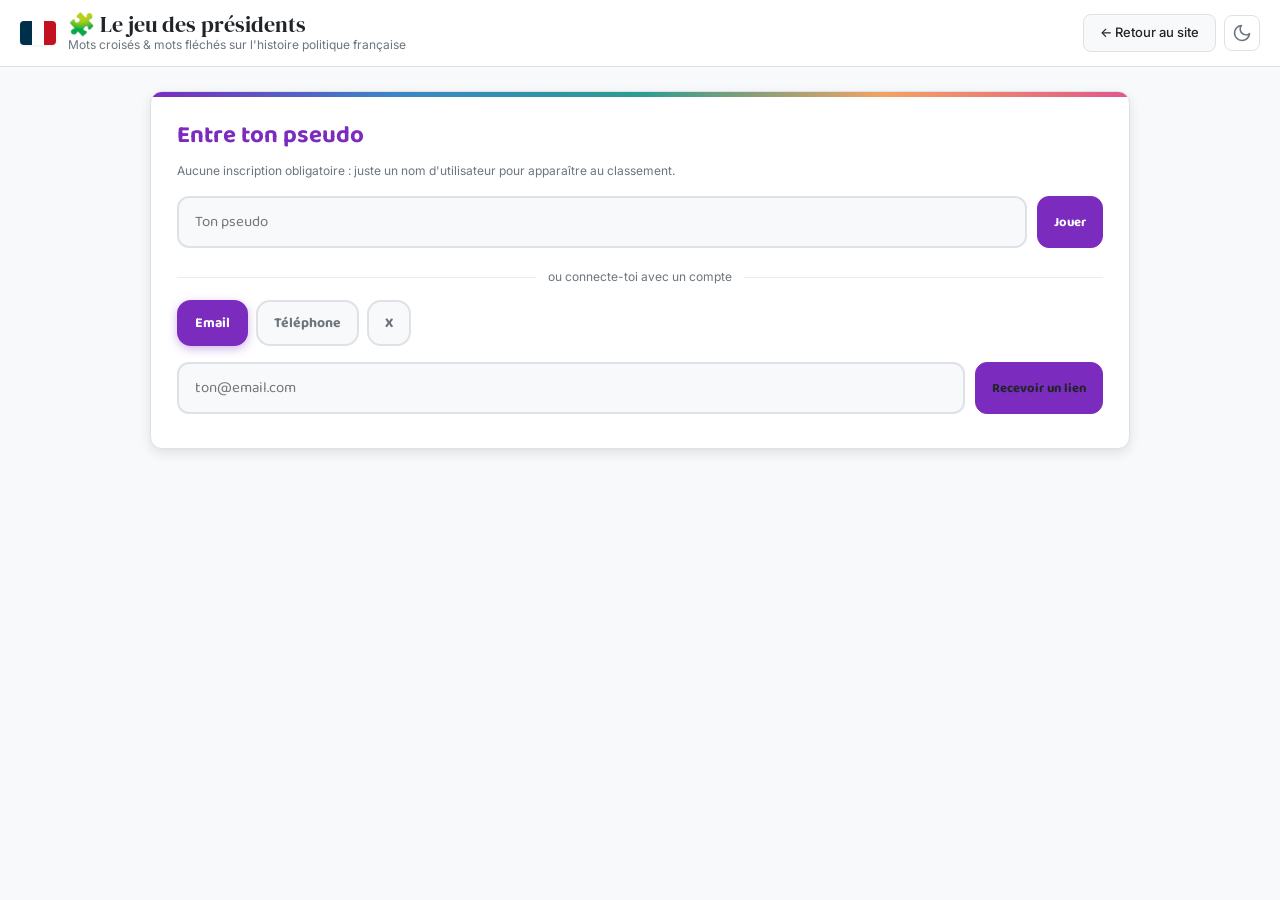
==== commit eae50b68: "Ajoute la connexion par email, telephone ou X (en plus du pseudo libre) Nouvel onglet de connexion s" ====
--- a/jeu.html
+++ b/jeu.html
@@ -52,16 +52,50 @@
     <!-- Écran 1 : pseudo -->
     <section class="game-panel" id="screenUsername">
       <h2>Entre ton pseudo</h2>
-      <p class="game-hint">Aucune inscription : juste un nom d'utilisateur pour apparaître au classement.</p>
+      <p class="game-hint">Aucune inscription obligatoire : juste un nom d'utilisateur pour apparaître au classement.</p>
       <form id="usernameForm" class="game-username-form">
         <input type="text" id="usernameInput" placeholder="Ton pseudo" maxlength="20" required autocomplete="off">
         <button type="submit" class="btn-primary">Jouer</button>
       </form>
+
+      <div class="auth-divider"><span>ou connecte-toi avec un compte</span></div>
+
+      <div class="game-choice-group" id="authTabs">
+        <button type="button" class="game-choice active" data-auth-tab="email">Email</button>
+        <button type="button" class="game-choice" data-auth-tab="phone">Téléphone</button>
+        <button type="button" class="game-choice" data-auth-tab="x">X</button>
+      </div>
+
+      <div id="authPane-email" class="auth-pane">
+        <form id="emailRequestForm" class="game-username-form">
+          <input type="email" id="emailInput" placeholder="ton@email.com" required autocomplete="off">
+          <button type="submit" class="btn-secondary">Recevoir un lien</button>
+        </form>
+        <p class="game-hint" id="emailStatus"></p>
+      </div>
+
+      <div id="authPane-phone" class="auth-pane" hidden>
+        <form id="phoneRequestForm" class="game-username-form">
+          <input type="tel" id="phoneInput" placeholder="+33612345678" required autocomplete="off">
+          <button type="submit" class="btn-secondary">Recevoir un code</button>
+        </form>
+        <form id="phoneVerifyForm" class="game-username-form" hidden>
+          <input type="text" id="phoneCodeInput" placeholder="Code reçu par SMS" maxlength="6" autocomplete="off">
+          <button type="submit" class="btn-primary">Valider</button>
+        </form>
+        <p class="game-hint" id="phoneStatus"></p>
+      </div>
+
+      <div id="authPane-x" class="auth-pane" hidden>
+        <button type="button" class="btn-secondary" id="xLoginBtn" style="width:100%">🔗 Se connecter avec X</button>
+        <p class="game-hint" id="xStatus"></p>
+      </div>
     </section>
 
     <!-- Écran 2 : choix mode + niveau -->
     <section class="game-panel" id="screenSetup" hidden>
       <h2>Salut <span id="setupUsername"></span> 👋</h2>
+      <p class="game-hint" id="setupAccountBadge" hidden></p>
       <div class="game-setup-row">
         <div>
           <p class="game-setup-label">Mode</p>
--- a/game.css
+++ b/game.css
@@ -221,6 +221,19 @@
 .game-result-stat:nth-child(2) span { color: var(--game-blue); }
 .game-result-stat:nth-child(3) span { color: var(--game-orange); }
 .game-result-stat label { font-size: 11px; color: var(--text-muted); text-transform: uppercase; letter-spacing: 0.5px; }
+
+/* --- Connexion (email / telephone / X), en plus du pseudo libre --- */
+.auth-divider {
+  display: flex;
+  align-items: center;
+  gap: 12px;
+  margin: 20px 0 14px;
+  color: var(--text-muted);
+  font-size: 12px;
+}
+.auth-divider::before, .auth-divider::after { content: ''; flex: 1; height: 1px; background: var(--border-light); }
+.auth-pane { margin-top: 12px; }
+#authTabs { margin-bottom: 4px; }
 
 /* --- Personnage Mystère --- */
 .mystery-solved-banner {
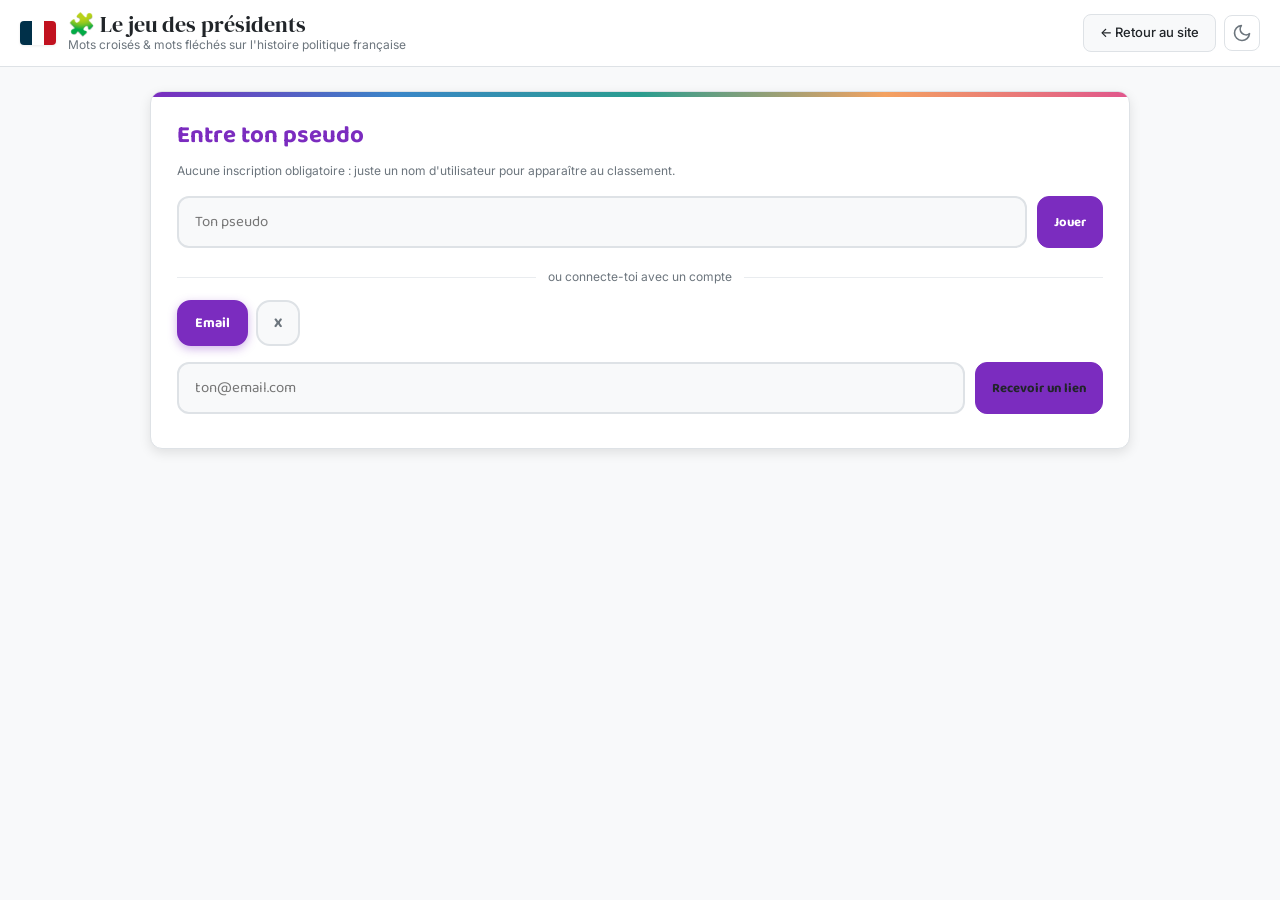
==== commit b89bd2ac: "Retire la connexion par SMS (service tiers payant), garde email et X" ====
--- a/jeu.html
+++ b/jeu.html
@@ -62,7 +62,6 @@
 
       <div class="game-choice-group" id="authTabs">
         <button type="button" class="game-choice active" data-auth-tab="email">Email</button>
-        <button type="button" class="game-choice" data-auth-tab="phone">Téléphone</button>
         <button type="button" class="game-choice" data-auth-tab="x">X</button>
       </div>
 
@@ -72,18 +71,6 @@
           <button type="submit" class="btn-secondary">Recevoir un lien</button>
         </form>
         <p class="game-hint" id="emailStatus"></p>
-      </div>
-
-      <div id="authPane-phone" class="auth-pane" hidden>
-        <form id="phoneRequestForm" class="game-username-form">
-          <input type="tel" id="phoneInput" placeholder="+33612345678" required autocomplete="off">
-          <button type="submit" class="btn-secondary">Recevoir un code</button>
-        </form>
-        <form id="phoneVerifyForm" class="game-username-form" hidden>
-          <input type="text" id="phoneCodeInput" placeholder="Code reçu par SMS" maxlength="6" autocomplete="off">
-          <button type="submit" class="btn-primary">Valider</button>
-        </form>
-        <p class="game-hint" id="phoneStatus"></p>
       </div>
 
       <div id="authPane-x" class="auth-pane" hidden>
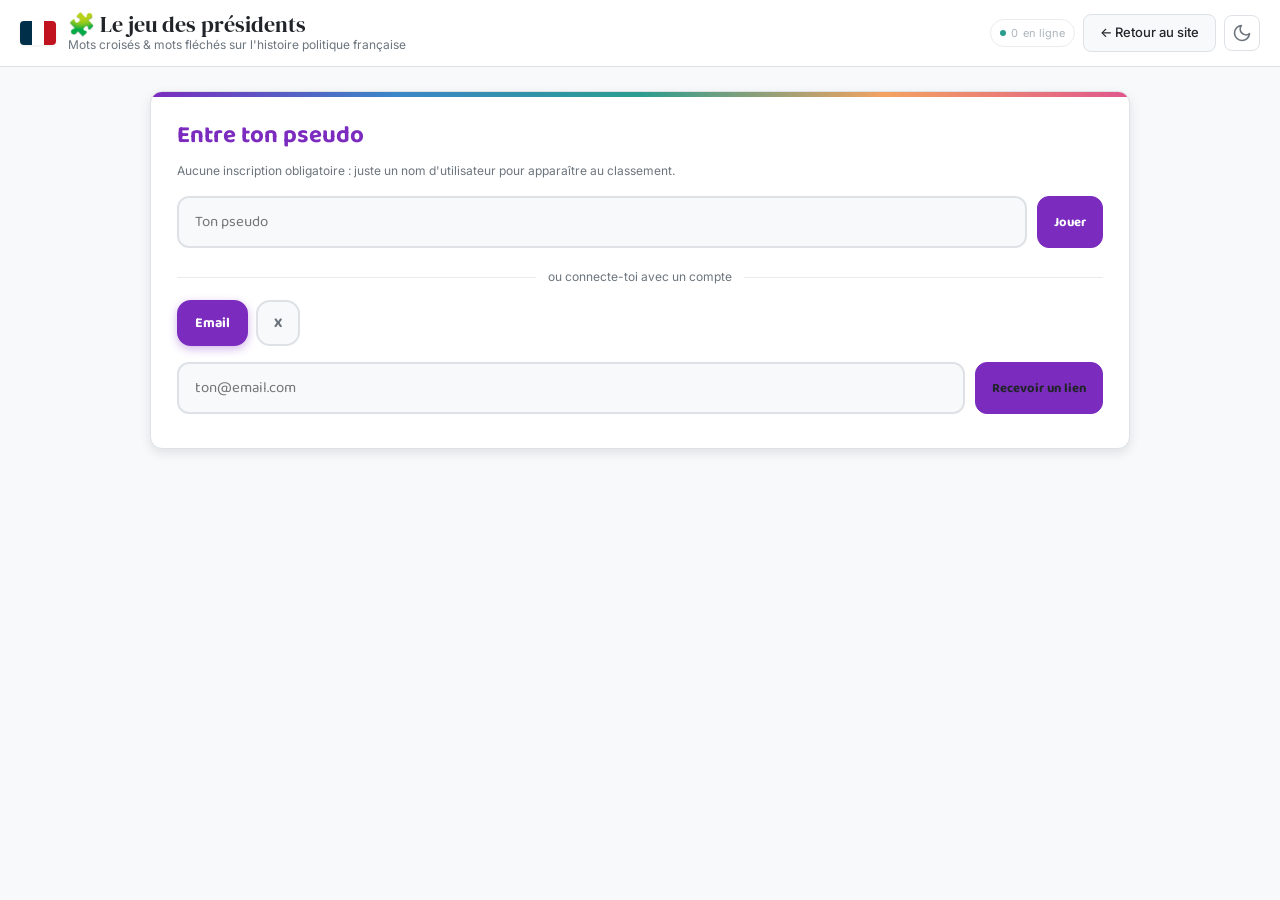
==== commit c6a1381e: "Corrige l ergonomie mobile de la grille et ajoute le compteur de joueurs en ligne Inspiration : Open" ====
--- a/jeu.html
+++ b/jeu.html
@@ -15,8 +15,8 @@
   <link rel="preconnect" href="https://fonts.googleapis.com">
   <link rel="preconnect" href="https://fonts.gstatic.com" crossorigin>
   <link href="https://fonts.googleapis.com/css2?family=DM+Serif+Display:ital@0;1&family=Inter:wght@400;500;600;700;800;900&family=Baloo+2:wght@500;600;700;800&display=swap" rel="stylesheet">
-  <link rel="stylesheet" href="style.css">
-  <link rel="stylesheet" href="game.css">
+  <link rel="stylesheet" href="style.css?v=20260913a">
+  <link rel="stylesheet" href="game.css?v=20260913d">
   <link rel="icon" href="data:image/svg+xml,%3Csvg xmlns='http://www.w3.org/2000/svg' viewBox='0 0 24 16'%3E%3Crect width='8' height='16' fill='%23002060'/%3E%3Crect x='8' width='8' height='16' fill='white'/%3E%3Crect x='16' width='8' height='16' fill='%23ED2939'/%3E%3C/svg%3E">
 </head>
 <body>
@@ -39,6 +39,7 @@
         </div>
       </div>
       <div class="header-actions">
+        <span id="onlineCount" class="online-count" hidden><span class="online-dot"></span><span id="onlineCountNum">0</span> en ligne</span>
         <a href="index.html" class="btn-secondary" style="text-decoration:none">← Retour au site</a>
         <button class="icon-btn" id="themeToggle" title="Changer de thème" aria-label="Basculer le thème">
           <svg width="20" height="20" viewBox="0 0 24 24" fill="none" stroke="currentColor" stroke-width="2" stroke-linecap="round" stroke-linejoin="round" id="themeIcon"><path d="M21 12.79A9 9 0 1 1 11.21 3 7 7 0 0 0 21 12.79z"/></svg>
@@ -79,10 +80,43 @@
       </div>
     </section>
 
+    <!-- Écran 1b : profil (pseudo, photo, badge de parti) -->
+    <section class="game-panel" id="screenOnboarding" hidden>
+      <h2>Personnalise ton profil</h2>
+      <p class="game-hint">Ton email ou ton compte X ne sont jamais affichés — seuls ton pseudo, ta photo et ton badge sont visibles des autres joueurs.</p>
+
+      <div class="profile-form">
+        <div class="profile-avatar-row">
+          <img id="profileAvatarPreview" class="profile-avatar-preview" alt="">
+          <div>
+            <button type="button" class="btn-secondary" id="profileAvatarBtn">📷 Choisir une photo</button>
+            <input type="file" id="profileAvatarFile" accept="image/*" hidden>
+          </div>
+        </div>
+
+        <label class="game-setup-label" for="profilePseudoInput">Pseudo affiché</label>
+        <input type="text" id="profilePseudoInput" class="profile-pseudo-input" maxlength="20" placeholder="Ton pseudo">
+
+        <p class="game-setup-label" style="margin-top:14px">Badge de parti (optionnel)</p>
+        <div id="profileBadgeGrid" class="profile-badge-grid"></div>
+      </div>
+
+      <div style="display:flex;gap:10px;flex-wrap:wrap;margin-top:18px">
+        <button type="button" class="btn-primary" id="profileSaveBtn">Valider mon profil</button>
+        <button type="button" class="btn-secondary" id="profileSkipBtn">Passer pour l'instant</button>
+      </div>
+      <p class="game-hint" id="profileStatus"></p>
+    </section>
+
     <!-- Écran 2 : choix mode + niveau -->
     <section class="game-panel" id="screenSetup" hidden>
       <h2>Salut <span id="setupUsername"></span> 👋</h2>
-      <p class="game-hint" id="setupAccountBadge" hidden></p>
+      <div class="setup-profile-row" id="setupProfileRow" hidden>
+        <img id="setupAvatarImg" class="profile-avatar-small" alt="">
+        <span id="setupBadgeChip" class="profile-badge-chip" hidden></span>
+        <a href="#" id="editProfileLink" class="setup-edit-profile-link">modifier mon profil</a>
+        <a href="#" id="logoutLinkSetup" class="setup-edit-profile-link">se déconnecter</a>
+      </div>
       <div class="game-setup-row">
         <div>
           <p class="game-setup-label">Mode</p>
@@ -129,8 +163,11 @@
       </div>
       <div class="game-active-clue" id="gameActiveClue">Clique sur une case pour commencer.</div>
       <div class="game-play-body">
-        <div class="game-grid-scroll">
-          <div id="gameGrid" class="game-grid"></div>
+        <div>
+          <div class="game-grid-scroll">
+            <div id="gameGrid" class="game-grid"></div>
+          </div>
+          <p class="game-grid-hint">↕️ ↔️ Fais défiler la grille si elle ne tient pas entièrement à l'écran</p>
         </div>
         <div class="game-clue-list" id="gameClueList"></div>
       </div>
@@ -181,8 +218,9 @@
 
   </main>
 
-  <script src="config.js"></script>
-  <script src="game-data.js"></script>
-  <script src="game.js"></script>
+  <script src="config.js?v=20260913d"></script>
+  <script src="data-loader.js?v=20260913d"></script>
+  <script src="game-data.js?v=20260913d"></script>
+  <script src="game.js?v=20260913d"></script>
 </body>
 </html>
--- a/game.css
+++ b/game.css
@@ -139,20 +139,39 @@
 .game-active-clue.fleches-style { font-size: 16px; padding: 16px 18px; border-width: 2px; }
 
 .game-play-body { display: flex; gap: 20px; align-items: flex-start; flex-wrap: wrap; }
-.game-grid-scroll { overflow: auto; max-width: 100%; flex-shrink: 0; }
+/* Hauteur plafonnee + defilement interne : sur une grande grille
+   (niveau difficile), tout reste accessible (chrono, indices, liste
+   de definitions) sans avoir a faire defiler toute la page. */
+.game-grid-scroll {
+  overflow: auto;
+  max-width: 100%;
+  max-height: min(520px, calc(100vh - 320px));
+  flex-shrink: 0;
+}
+.game-grid-hint { font-size: 11px; color: var(--text-muted); margin-top: 6px; text-align: center; }
+/* Taille fluide : la grille ne depasse JAMAIS la largeur de l'ecran,
+   quel que soit le nombre de colonnes (jusqu'a 24 sur les grands
+   niveaux). Chaque case reste carree (aspect-ratio) et se retrecit
+   proportionnellement sur mobile, plutot que de forcer un defilement
+   horizontal impossible a deviner sur telephone. --grid-cols est
+   pose en JS (renderGrid) a partir de currentGrid.cols. */
 .game-grid {
+  --grid-cols: 15;
   display: grid;
+  grid-template-columns: repeat(var(--grid-cols), 1fr);
   gap: 2px;
   background: var(--border);
   border: 3px solid var(--game-purple);
   border-radius: 8px;
   overflow: hidden;
-  width: max-content;
+  width: 100%;
+  max-width: calc(var(--grid-cols) * 34px);
+  margin: 0 auto;
 }
 .game-cell {
   position: relative;
-  width: 32px;
-  height: 32px;
+  aspect-ratio: 1;
+  min-width: 0;
   background: var(--bg-elevated);
 }
 .game-cell.blocked { background: var(--text); opacity: 0.85; }
@@ -161,7 +180,7 @@
   height: 100%;
   border: none;
   text-align: center;
-  font-size: 16px;
+  font-size: clamp(9px, 3.4vw, 16px);
   font-weight: 800;
   text-transform: uppercase;
   background: transparent;
@@ -174,7 +193,7 @@
 .game-cell.active-cell { background: rgba(123,44,191,0.22); }
 .game-cell.correct input { color: var(--game-teal); }
 .game-cell.incorrect input { color: var(--game-pink); }
-.game-cell-number { position: absolute; top: 1px; left: 2px; font-size: 8px; font-weight: 700; color: var(--text-muted); pointer-events: none; }
+.game-cell-number { position: absolute; top: 1px; left: 2px; font-size: clamp(6px, 1.8vw, 8px); font-weight: 700; color: var(--text-muted); pointer-events: none; }
 
 /* Case de definition dediee (mots fleches) : grisee/coloree, flèche +
    texte, distincte des cases-lettres et des cases noires - conforme aux
@@ -191,9 +210,9 @@
   transition: background var(--transition);
 }
 .game-clue-cell:hover { background: linear-gradient(135deg, rgba(244,162,97,0.4), rgba(224,86,140,0.35)); }
-.game-clue-arrow { font-size: 11px; font-weight: 800; color: var(--game-orange); line-height: 1; }
+.game-clue-arrow { font-size: clamp(7px, 2.4vw, 11px); font-weight: 800; color: var(--game-orange); line-height: 1; }
 .game-clue-text {
-  font-size: 5.5px;
+  font-size: clamp(4.5px, 1.4vw, 5.5px);
   line-height: 1.1;
   color: var(--text);
   text-align: center;
@@ -222,6 +241,29 @@
 .game-result-stat:nth-child(3) span { color: var(--game-orange); }
 .game-result-stat label { font-size: 11px; color: var(--text-muted); text-transform: uppercase; letter-spacing: 0.5px; }
 
+/* --- Compteur discret de joueurs en ligne --- */
+.online-count {
+  display: inline-flex;
+  align-items: center;
+  gap: 5px;
+  font-size: 11px;
+  color: var(--text-faint);
+  padding: 5px 9px;
+  border-radius: 20px;
+  border: 1px solid var(--border-light);
+}
+.online-dot {
+  width: 6px; height: 6px; border-radius: 50%;
+  background: var(--game-teal, #2a9d8f);
+  box-shadow: 0 0 0 0 rgba(42,157,143,0.5);
+  animation: online-pulse 2.4s infinite;
+}
+@keyframes online-pulse {
+  0% { box-shadow: 0 0 0 0 rgba(42,157,143,0.45); }
+  70% { box-shadow: 0 0 0 5px rgba(42,157,143,0); }
+  100% { box-shadow: 0 0 0 0 rgba(42,157,143,0); }
+}
+
 /* --- Connexion (email / telephone / X), en plus du pseudo libre --- */
 .auth-divider {
   display: flex;
@@ -234,6 +276,39 @@
 .auth-divider::before, .auth-divider::after { content: ''; flex: 1; height: 1px; background: var(--border-light); }
 .auth-pane { margin-top: 12px; }
 #authTabs { margin-bottom: 4px; }
+
+/* --- Profil joueur (onboarding + resume sur l'ecran de config) --- */
+.profile-form { margin-top: 16px; }
+.profile-avatar-row { display: flex; align-items: center; gap: 14px; margin-bottom: 16px; }
+.profile-avatar-preview {
+  width: 64px; height: 64px; border-radius: 50%; object-fit: cover;
+  background: var(--bg-subtle); border: 2px solid var(--border);
+}
+.profile-pseudo-input {
+  width: 100%; padding: 10px 14px; border: 2px solid var(--border); border-radius: 12px;
+  background: var(--bg); color: var(--text); font-size: 15px; font-family: var(--game-font);
+}
+.profile-pseudo-input:focus { outline: none; border-color: var(--game-purple); }
+
+.profile-badge-grid { display: flex; flex-wrap: wrap; gap: 8px; margin-top: 8px; max-height: 220px; overflow-y: auto; }
+.profile-badge-option {
+  display: flex; align-items: center; gap: 6px;
+  padding: 7px 12px; border-radius: 20px; border: 2px solid var(--border);
+  background: var(--bg); color: var(--text); font-size: 12px; font-weight: 600;
+  cursor: pointer; transition: all var(--transition);
+}
+.profile-badge-option:hover { border-color: var(--badge-color, var(--game-purple)); }
+.profile-badge-option.active { border-color: var(--badge-color, var(--game-purple)); background: color-mix(in srgb, var(--badge-color, var(--game-purple)) 15%, transparent); }
+.profile-badge-dot { width: 10px; height: 10px; border-radius: 50%; display: inline-block; }
+
+.setup-profile-row { display: flex; align-items: center; gap: 10px; margin-bottom: 10px; flex-wrap: wrap; }
+.profile-avatar-small { width: 32px; height: 32px; border-radius: 50%; object-fit: cover; border: 2px solid var(--border); }
+.profile-badge-chip {
+  display: inline-flex; align-items: center; padding: 3px 10px; border-radius: 20px;
+  font-size: 11px; font-weight: 700; border: 2px solid var(--badge-color, var(--game-purple));
+  color: var(--badge-color, var(--game-purple));
+}
+.setup-edit-profile-link { font-size: 12px; color: var(--text-muted); text-decoration: underline; }
 
 /* --- Personnage Mystère --- */
 .mystery-solved-banner {
@@ -314,14 +389,12 @@
   #startGameBtn { width: 100%; }
   .game-play-body { flex-direction: column; }
   .game-play-topbar { justify-content: center; text-align: center; }
-  .game-cell { width: 26px; height: 26px; }
-  .game-cell input { font-size: 13px; }
+  .game-grid-scroll { max-height: 300px; width: 100%; }
+  .game-grid { max-width: 100%; }
   .game-clue-list { max-height: 240px; width: 100%; }
   .game-result-stat span { font-size: 26px; }
   .mystery-board { max-width: 100%; }
 }
 @media (max-width: 420px) {
-  .game-cell { width: 22px; height: 22px; }
-  .game-cell input { font-size: 11px; }
   .game-choice { font-size: 12px; padding: 8px 6px; }
 }
